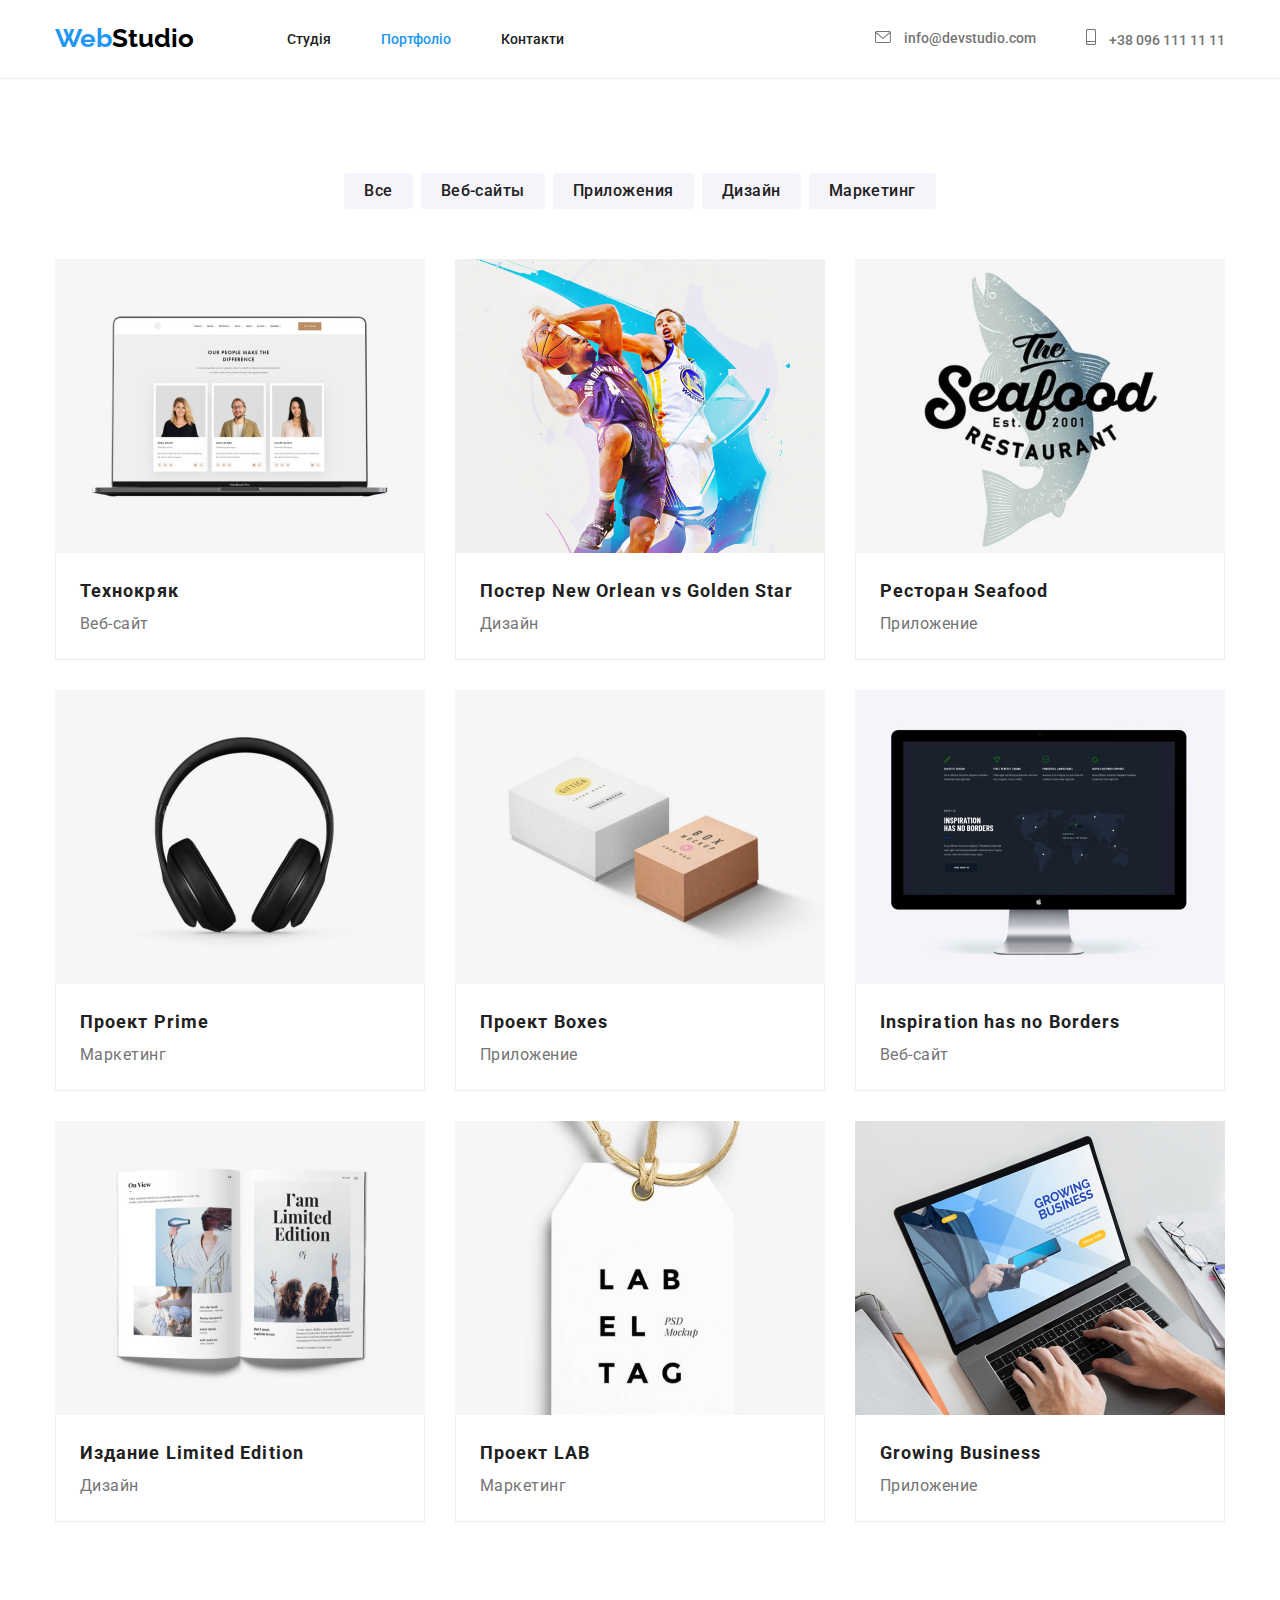
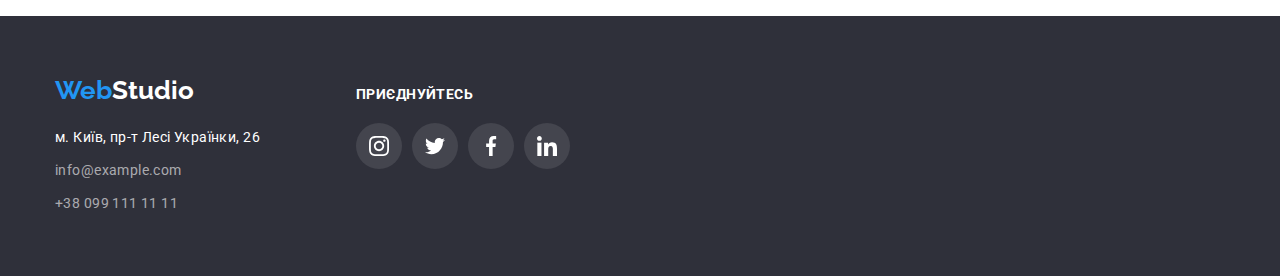
==== portfolio.html @ 24420ca5 "do svg" ====
<!DOCTYPE html>
<html lang="ru">
  <head>
    <meta charset="UTF-8" />
    <meta http-equiv="X-UA-Compatible" content="IE=edge" />
    <meta name="viewport" content="width=device-width, initial-scale=1.0" />
    <link rel="preconnect" href="https://fonts.googleapis.com" />
    <link rel="preconnect" href="https://fonts.gstatic.com" crossorigin />
    <link
      href="https://fonts.googleapis.com/css2?family=Raleway:wght@700&family=Roboto:wght@400;500;700&display=swap"
      rel="stylesheet"
    />
    <link rel="stylesheet" href="https://cdnjs.cloudflare.com/ajax/libs/modern-normalize/1.1.0/modern-normalize.min.css" />
    <link rel="stylesheet" href="./css/styles.css" />
    <title>Portfolio</title>
  </head>
  <body>
   <header class="header content ">
   
      <div class="container header-container">
         <a href="./index.html" class="logo"> <span class="span">Web</span>Studio
         </a>
   
         <nav class="navigation">
            <ul class="header-list">
               <li class="header-item"> <a href="./index.html" class="link ">Студія</a></li>
               <li class="header-item"><a href="./portfolio.html" class="link current">Портфоліо</a></li>
               <li class="header-item"><a href="#" class="link">Контакти</a></li>
            </ul>
         </nav>
         <ul class="contacts">
            <li class="contacts-item ">
   
               <a href="mailto:info@devstudio.com" class="link-contact">
                  <svg class="icon" width="16" height="12">
                     <use href="./images/icons.svg#icon-envelope"></use>
                  </svg>
                  info@devstudio.com
               </a>
            </li>
            <li class="contacts-item ">
   
               <a href="tel:+380961111111" class="link-contact">
                  <svg class="icon" width="10" height="16">
                     <use href="./images/icons.svg#icon-smartphone"></use>
                  </svg>
                  +38 096 111 11 11
               </a>
            </li>
         </ul>
      </div>
   
   
   
   
   </header>
    <section class="projects">
      <h1 class="title-none" hidden>Портфолио</h1>

      <div class="container">
         <ul class="list-kind">
            <li class="item-kind">
               <button type="button" class="internal">Все</button>
            </li>
            <li class="item-kind">
               <button type="button" class="internal">Веб-сайты</button>
            </li>
            <li class="item-kind">
               <button type="button" class="internal">Приложения</button>
            </li>
            <li class="item-kind">
               <button type="button" class="internal">Дизайн</button>
            </li>
            <li class="item-kind">
               <button type="button" class="internal">Маркетинг</button>
            </li>
         </ul>
         
         <ul class="list-projects">
            <li class="item-projects">
               <img src="./images/technocrack.jpg" alt="technocrack" width="370" class="image" />
               <div class="kind-business">
                  <h2 class="title-project description">Технокряк</h2>
                  <p class="kind description">Веб-сайт</p>
               </div>
            </li>
            <li class="item-projects">
               <img src="./images/poster.jpg" alt="poster" width="370" class="image" />
               <div class="kind-business"> 
                  <h2 class="title-project description">
                     Постер New Orlean vs Golden Star
                  </h2>
                  <p class="kind description">Дизайн</p>
               </div>
            </li>
            <li class="item-projects">
               <img src="./images/seafood.jpg" alt="seafood" width="370" class="image" />
               <div class="kind-business">
                  <h2 class="title-project description">Ресторан Seafood</h2>
                  <p class="kind description">Приложение</p>
               </div>
            </li>
         
            <li class="item-projects">
               <img src="./images/prime.jpg" alt="prime" width="370" class="image" />
               <div class="kind-business">
                  <h2 class="title-project description">Проект Prime</h2>
                  <p class="kind description">Маркетинг</p>
               </div>
            </li>
            <li class="item-projects">
               <img src="./images/boxes.jpg" alt="boxes" width="370" class="image" />
               <div class="kind-business">
                  <h2 class="title-project description">Проект Boxes</h2>
                  <p class="kind description">Приложение</p>
               </div>
            </li>
            <li class="item-projects">
               <img src="./images/borders.jpg" alt="borders" width="370" class="image" />
               <div class="kind-business">
                  <h2 class="title-project description">Inspiration has no Borders</h2>
                  <p class="kind description">Веб-сайт</p>
               </div>
            </li>
         
            <li class="item-projects">
               <img src="./images/publishing.jpg" alt="publishing" width="370" class="image" />
               <div class="kind-business">
                  <h2 class="title-project description">Издание Limited Edition</h2>
                  <p class="kind description">Дизайн</p>
               </div>
            </li>
            <li class="item-projects">
               <img src="./images/lab.jpg" alt="lab" width="370" class="image" />
               <div class="kind-business">
                  <h2 class="title-project description">Проект LAB</h2>
                  <p class="kind description">Маркетинг</p>
               </div>
            </li>
            <li class="item-projects">
               <img src="./images/growing.jpg" alt="growing" width="370" class="image" />
               <div class="kind-business"> 
                  <h2 class="title-project description">Growing Business</h2>
                  <p class="kind description">Приложение</p>
               </div>
            </li>
         </ul>
      </div>
    </section>
   <footer class="content footer">
   
      <div class="container container-footer">
         <div class="container-address">
            <a href="#" class="logodown"><span class="spandown">Web</span>Studio</a>
            <address class="address">
               <ul class="list-address">
                  <li class="item-address"><a href="https://goo.gl/maps/XZynYj2sDtxEhhcv8" target="_blank" class="kyiv">м.
                        Київ,
                        пр-т Лесі Українки, 26</a> </li>
                  <li class="item-address"> <a href="mailto:info@example.com" class="mailto">info@example.com</a></li>
                  <li class="item-address"> <a href="tel:+380991111111" class="telephone">+38 099 111 11 11</a></li>
               </ul>
            </address>
         </div>
         <div class="container-social-page">
            <p class="invite">Приєднуйтесь</p>
            <ul class="social-page-footer">
               <li class="item-social-footer">
                  <svg class="footer-logo-social " width="20" height="20">
                     <use href="./images/icons.svg#icon-instagram"></use>
                  </svg>
               </li>
               <li class="item-social-footer">
                  <svg class="footer-logo-social" width="20" height="20">
                     <use href="./images/icons.svg#icon-twitter"></use>
                  </svg>
               </li>
               <li class="item-social-footer">
                  <svg class="footer-logo-social" width="20" height="20">
                     <use href="./images/icons.svg#icon-facebook"></use>
                  </svg>
               </li>
               <li class="item-social-footer">
                  <svg class="footer-logo-social" width="20" height="20">
                     <use href="./images/icons.svg#icon-linkedin"></use>
                  </svg>
               </li>
            </ul>
         </div>
      </div>
   
   
   
   </footer>
  </body>
</html>
---- css/styles.css ----
:root{
    --primary-color: #212121;
    --secondery-color: #757575 ;
    --accent-color: #2196F3 ;
    --header-color: #2F303A;
    --text-color:#fff;
    --border-color:#F5F4FA;
    --second-border-color:#EEEEEE;
    --primary-font: 'Roboto',sans-serif; 
    --secondary-fonts: 'Raleway',sans-serif; 
    --normal-font: 400;
    --medium-font: 500;
    --bold-font: 700;
    --bolder-font: 900;
}


li{
    list-style: none;
}
.body {
    font-family: var(--primary-font);
    color:var(--primary-color);
    font-size: 14px;
    letter-spacing: 0.03em;
    
    
}
.image{
    display: block;
}

.container{
    width: 1200px;
    margin: 0 auto;
    padding-left: 15px;
    padding-right: 15px;
    
}


.header{
    border-bottom: 1px solid #ECECEC;
    padding-top: 24px;
    padding-bottom: 24px;
}
.header-container{
    display: flex;
    align-items: center;
}

.logo{
    
    font-family:var(--secondary-fonts);
    font-size: 26px;
    font-weight: var(--bold-font);
    color:black;
    margin-right: 93px;
    text-decoration: none;
    
}
.span{
    color: var(--accent-color);
}

 .nav{
    display: flex;
} 
.header-list{
   display: flex;
   list-style: none;
   padding-left: 0;
   margin: 0 auto;
   
}

.header-item:not(:last-child){
    margin-right: 50px;
    
    
}


.contacts{
    display: flex;
    list-style: none;
    padding-left: 0;
    margin: 0;
    margin-left: auto;
    
    
    
}


.contacts-item:not(:last-child){
    margin-right: 50px;
}


.link{
    text-decoration: none;
    font-family: var(--primary-font);
    font-size: 14px;
    font-weight: var(--medium-font);
    color: var(--primary-color);
    
}
  .link:hover{
    color: var(--accent-color);
}  

.link-contact{
    
    font-family: var(--primary-font);
    font-size: 14px;
    font-weight: var(--medium-font);
    color: var(--secondery-color);
    text-decoration: none;
}

.icon {
    display: inline-block;
    fill: #757575;
    margin-right: 10px;
}
 .link-contact:hover{
    color: var(--accent-color);
} 
.icon:hover{
    fill: var(--accent-color);
}  

/* Hero */
.hero{
    background-color: #C4C4C4;
    padding: 200px 0 ;
    text-align: center; 
    background-image: url(../images/hero.jpg),
    linear-gradient(to right,rgba(47, 48, 58, 0.4),rgba(47, 48, 58, 0.4)); 
    background-repeat: no-repeat;
    background-position: center;
    
    
}
.title-hero{
   
    font-family: var(--primary-font);
    font-size: 44px;
    font-weight: var(--bolder-font);
    color: var(--text-color);
    margin: 0 auto;
    text-align: center;
    text-transform: uppercase;
    letter-spacing: 0.06em;
    margin-bottom: 30px;
    
    
}
.button{
    
    background-color: var(--accent-color);
    border: none;
    border-radius: 4px;
    color: var(--text-color);
    font-family: var(--primary-font);
    font-size: 16px;
    font-weight: var(--bold-font);
    padding: 10px 30px 10px 30px;
}

/* Особливості */
.specialy{
 padding-top: 94px;
 padding-bottom: 94px; 
}
.title-specialy{
    opacity: 0;
}
.list-specialy{
    display: flex;
    list-style: none;
    padding-left: 0;
    margin: 0;
}

.item-specialy{
   text-align: left;
    width: 270px;
}
.item-specialy:not(:last-child){
    margin-right: 30px;
}

.skill{
   
    font-family: var(--primary-font);
    font-size: 14px;
    line-height: 1.14;
    letter-spacing: 0.03em;
    font-weight: var(--bold-font);
    color: var(--primary-color);
    text-transform: uppercase;
    margin-top: 30px;
    margin-bottom: 10px;
   
}
.content-specialy{
    font-family: var(--primary-font);
    font-size: 14px;
    line-height: 1.7;
    font-weight: var(--normal-font);
    color:var(--secondery-color);
    letter-spacing: 0.03em;
    margin-top: 0;
    margin-bottom: 0;
}



   
   




/* Чим ми займаємося */
.activity{
    padding-bottom: 94px;
    
}
.title-activity{
    font-family: var(--primary-font);
    font-size: 36px;
    line-height: 1.17;
    text-align: center;
    letter-spacing: 0.03em;
    font-weight: var(--bold-font);
    color: var(--primary-color);
    margin-top: 0;
    margin-bottom: 50px;
    justify-content: center;
    
}
.list-activity{
   display: flex;
   padding-left: 0;
   margin-top: 0;
   margin-bottom: 0;
   justify-content: center;

}
.item-activity{
    list-style: none;
}
.item-activity:not(:last-child){
    margin-right: 30px;
}


/* Команда */
.teams{
    background-color: var(--border-color);
    margin: auto;
    padding-top: 94px;
    padding-bottom: 94px;
}

.our-teams{
    font-family: var(--primary-font);
    font-size: 36px;
    line-height: 1.17;
    text-align: center;
    letter-spacing: 0.03em;
    font-weight: var(--bold-font);
    color: var(--primary-color);
    margin-top: 0;
    margin-bottom: 50px;
    
    
}

.list-teams{
    display: flex;
    list-style: none;
    margin-top: 0;
    margin-bottom: 0;
    padding-left: 0;
    justify-content:center;
}
.link-social-page{
    /* display: block;
    width: 44px;
    height: 44px;
    background-color: #FFFFFF;
    border: 1px solid #fff;
    border-radius: 50% 50% ;  */
    
}



.item-teams{
    
    background: var(--text-color);
    box-shadow: 0px 1px 3px rgba(0, 0, 0, 0.12), 0px 1px 1px rgba(0, 0, 0, 0.14), 0px 2px 1px rgba(0, 0, 0, 0.2);
    border-radius: 0px 0px 4px 4px;
    text-align: center;
    
}
.item-teams:not(:last-child){
    margin-right: 30px;
}

.person{
    padding-top: 30px;
    padding-bottom: 30px;
}
.name{
    font-family:var(--primary-font);
    font-size: 16px;
    line-height: 1.18;
    letter-spacing: 0.03em;
    font-weight: 500;
    color: var(--primary-color);
    margin: 0 auto;
    margin-bottom: 10px;
   
}
.occupation{
    font-family: var(--primary-font);
    font-size: 16px;
    line-height: 1.18;
    font-weight: 400;
    letter-spacing: 0.03em;
    font-weight: var(--normal-font);
    color: var(--secondery-color);
    margin: 0 auto;
}
.list-social-page{
    display: flex;
    margin-top: 16px;
    padding-left: 0;
    justify-content: center;
    
}
 .item-social-page{
    display: block;
    background-color: #FFFFFF;
    border: 1px solid #fff;
    border-radius: 50% 50%;
    
} 

.icon-social-page{
    margin: 12px 12px;
    fill: #AFB1B8;
    
}
 .item-social-page:hover{
    background-color: var(--accent-color);
    
} 
.icon-social-page:hover{
  fill: #FFFFFF; 
  
}
/* Наші клієнти */
.clients{
    padding-top: 94px;
    padding-bottom: 94px;
}
.clients-title{
    font-family: var(--primary-font);
    font-weight: var(--bold-font);
    font-size: 36px;
    line-height: 1.17;
    text-align: center;
    letter-spacing: 0.03em;
    margin-top: 0;
    margin-bottom: 0;
    color: var(--primary-color);
    justify-content: center;
}
.clients-list{
    display: flex;
    padding-left: 0;
    margin-top: 50px;
    margin-bottom: 0;
}
.clients-item{
    
    border: 1px solid #AFB1B8;
    border-radius: 4px;
    
}
.clients-item:not(:last-child){
    margin-right: 30px;
}
.clients-logo{
    fill: #AFB1B8;
    margin: 16px 32px;
    
    
}
.clients-item:hover{
  border: 1px solid var(--accent-color);
}
.clients-logo:hover{
    fill: var(--accent-color);
}
/* Footer */
.footer{
    background-color: var(--header-color);
    margin: auto;
    padding-top: 60px;
    padding-bottom: 60px;
    
}
.container-footer{
    display: flex;
    justify-content: flex-start;
    align-items: baseline;
    
}

.invite{
    font-family: var(--primary-font);
    font-weight: var(--bold-font);
    font-size: 14px;
    line-height: 1.14;
    letter-spacing: 0.03em;
    text-transform: uppercase;
    color: #FFFFFF;
    margin-top: 0;
    margin-bottom: 0;
}
.social-page-footer{
    display: flex;
    padding-left: 0;
    margin-top: 20px;
    margin-bottom: 0;
}
.container-address{
    margin-right: 70px;
    min-width: 231px;
}

.logodown{
    display: inline-block;
    text-decoration: none;
    font-family: var(--secondary-fonts);
    font-size: 26px;
    font-weight: var(--bold-font);
    color: var(--text-color);
    
    
    
}
.spandown{
    color: var(--accent-color);
}
.address{
   margin-top: 20px;
   
   
}
.list-address{
    list-style: none;
    padding-left: 0;
    margin: 0;
    
}
.item-address{
    font-family: var(--primary-font);
    font-size: 14px;
    line-height: 1.71;
    letter-spacing: 0.03em;
    font-weight: var(--normal-font);
    font-style: normal;
}
.item-address:not(:last-child){
    margin-bottom: 9px;
}

.kyiv{
    text-decoration: none;
    color: var(--text-color);
    
   
}
.mailto{
   text-decoration: none;
   
   color:rgba(255, 255, 255, 0.6);
  
}
.telephone{
    text-decoration: none;
    
    color: rgba(255, 255, 255, 0.6);
    
}
.item-social-footer{
    display: block;
    width: 46px;
    height: 46px;
    background-color: rgba(255, 255, 255, 0.1);
    border: 1px solid transparent;
    border-radius: 50% 50%;
}
.item-social-footer:not(:last-child) {
    margin-right: 10px;
    
}
.item-social-footer:hover{
    background-color: var(--accent-color);
}
.footer-logo-social{
    margin: 12px 12px;
    fill:#ffffff;
    background-position: center;

}



/*Portfolio*/

.projects{
 padding-top: 94px;
  padding-bottom: 94px; 
    
}
.title-none{
    opacity: 0;
}
.list-kind{
    display: flex;
    list-style: none;
    justify-content: center;
    
    padding-left: 0;
    margin: 0;
    margin-bottom: 50px;
}

.item-kind:not(:last-child){
    margin-right: 8px;
}

.internal{
    font-family: var(--primary-font);
    font-size: 16px;
    font-weight: var(--medium-font);
    line-height: 1.62;
    text-align: center;
    letter-spacing: 0.03em;
    color: var(--primary-color);
    background: var(--border-color);
    border: none;
    border-radius: 4px;
    padding: 5px 20px 5px 20px;
    
}
.internal:hover{
   background-color: var(--accent-color);
   color: var(--text-color);
   box-shadow: 0px 3px 1px rgba(0, 0, 0, 0.1), 0px 1px 2px rgba(0, 0, 0, 0.08), 0px 2px 2px rgba(0, 0, 0, 0.12);
}
.internal:focus{
    background-color: var(--accent-color);
    color: #FFFFFF;
}

.list-projects{
   display: flex;
   flex-wrap: wrap;
   gap: 30px;
   list-style: none;
   justify-content: center;
   margin: 0;
   padding-left: 0;
}

.item-projects{
  flex-basis: calc((100% - 60px) / 3);
  
}


.kind-business{
    padding-top: 20px;
    padding-right: 24px;
    padding-left: 24px;
    padding-bottom: 20px;
    border: 1px solid #EEEEEE;
    border-top: none;
}

.title-project{
    font-family: var(--primary-font);
    font-size: 18px;
    line-height: 2.0;
    letter-spacing: 0.06em;
    font-weight: var(--bold-font);
    letter-spacing: 0.06em;
    color: var(--primary-color);
    
}
.kind{
    font-family: var(--primary-font);
    font-size: 16px;
    line-height: 1.88;
    letter-spacing: 0.03em;
    font-weight: var(--normal-font);
    color: var(--secondery-color);
    margin-bottom: 4px;
    
}
.description{
    margin: 0;
    
}
.current {
    color: var(--accent-color);
}
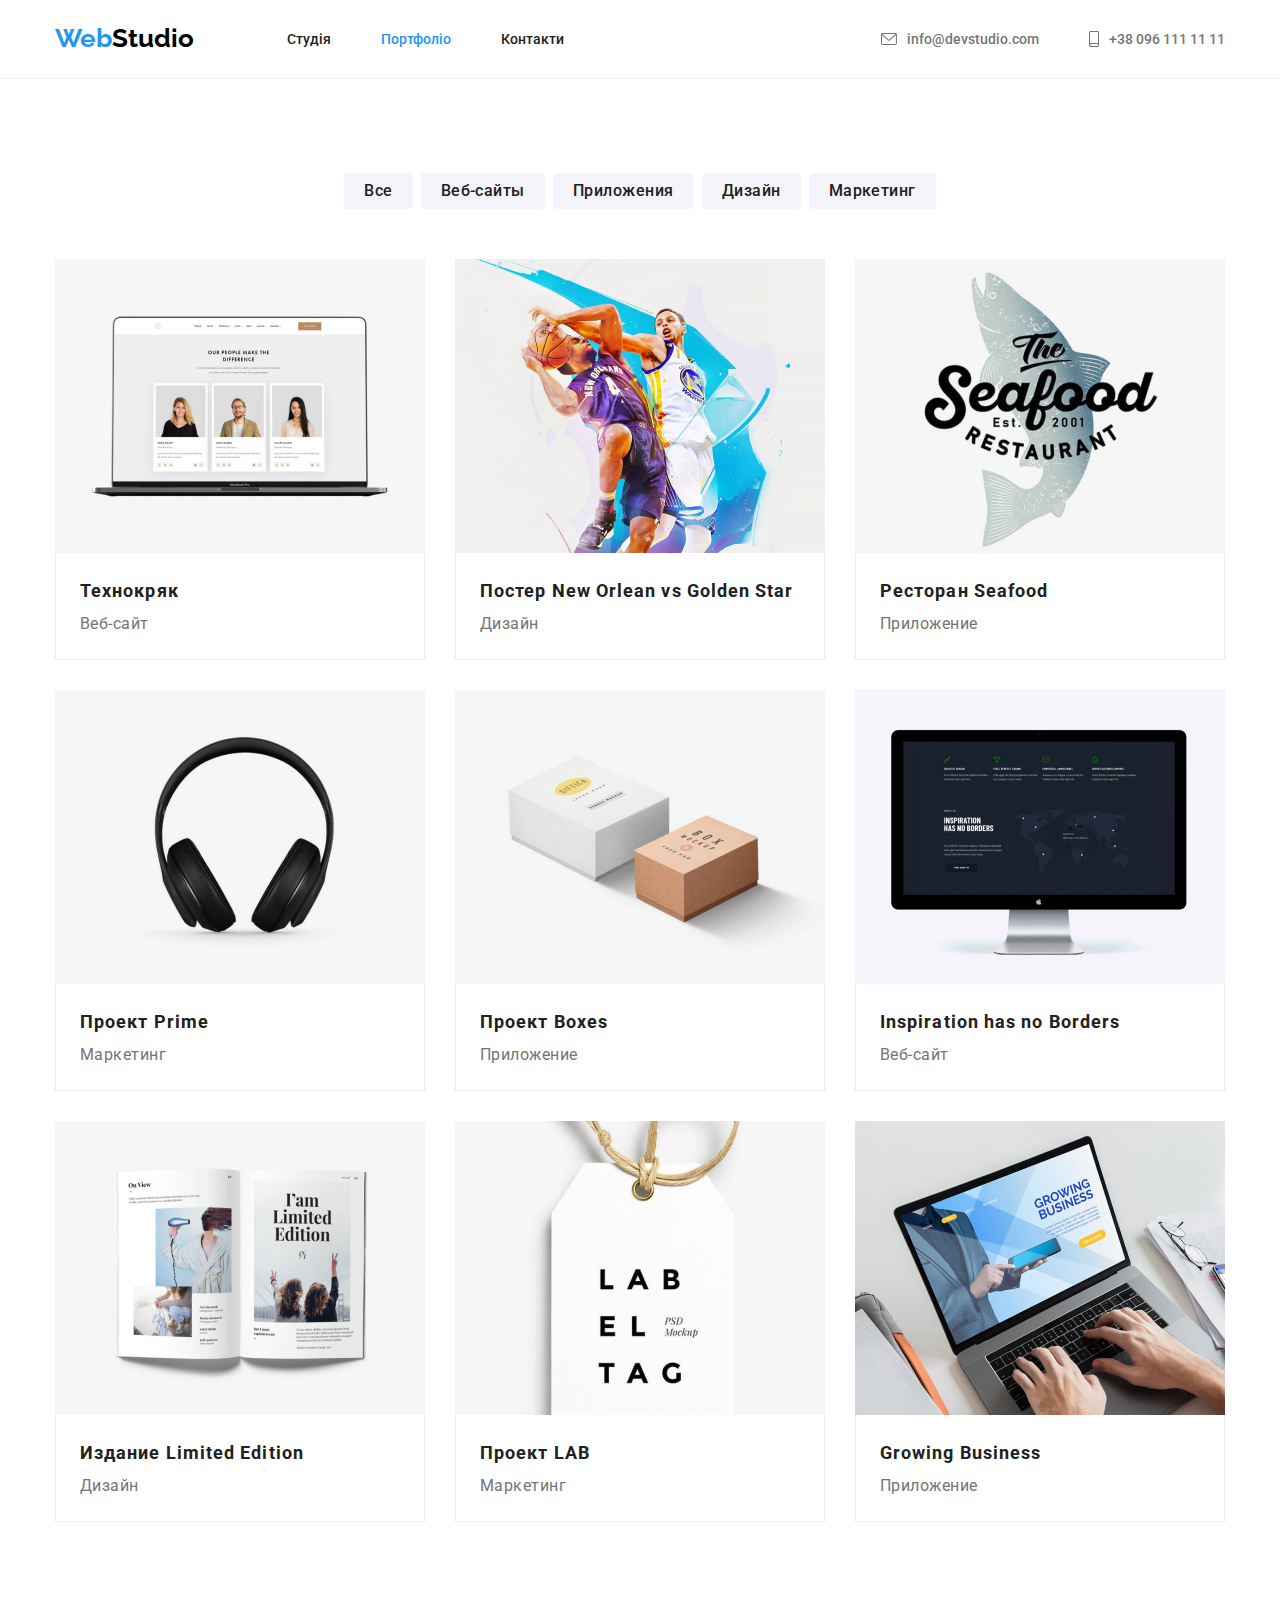
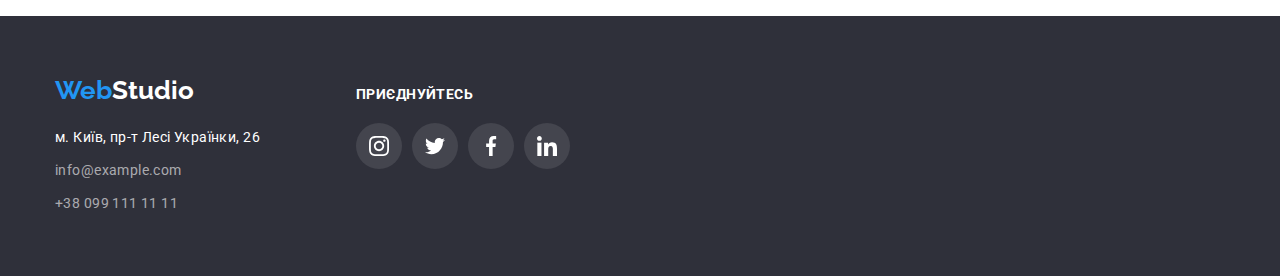
==== commit ae51fa3d: "corect" ====
--- a/portfolio.html
+++ b/portfolio.html
@@ -15,182 +15,220 @@
     <title>Portfolio</title>
   </head>
   <body>
-   <header class="header content ">
+    <header class="header content ">
    
       <div class="container header-container">
-         <a href="./index.html" class="logo"> <span class="span">Web</span>Studio
-         </a>
-   
-         <nav class="navigation">
-            <ul class="header-list">
-               <li class="header-item"> <a href="./index.html" class="link ">Студія</a></li>
-               <li class="header-item"><a href="./portfolio.html" class="link current">Портфоліо</a></li>
-               <li class="header-item"><a href="#" class="link">Контакти</a></li>
+            <a href="./index.html" class="logo"> <span class="span">Web</span>Studio
+            </a>
+   
+           <nav class="navigation">
+              <ul class="header-list">
+                 <li class="header-item"> 
+                    <a href="./index.html" class="link ">Студія
+
+                    </a>
+                 </li>
+                 <li class="header-item">
+                   <a href="./portfolio.html" class="link current">Портфоліо
+
+                   </a>
+                  </li>
+                 <li class="header-item">
+                    <a href="#" class="link">Контакти
+
+                     </a>
+                 </li>
+             </ul>
+            </nav>
+           <ul class="contacts">
+               <li class="contacts-item ">
+   
+                 <a href="mailto:info@devstudio.com" class="link-contact">
+                   <svg class="icon" width="16" height="12">
+                     <use href="./images/icons.svg#icon-envelope"></use>
+                   </svg>
+                   info@devstudio.com
+                 </a>
+               </li>
+               <li class="contacts-item ">
+   
+                <a href="tel:+380961111111" class="link-contact">
+                    <svg class="icon" width="10" height="16">
+                       <use href="./images/icons.svg#icon-smartphone"></use>
+                     </svg>
+                  +38 096 111 11 11
+                </a>
+               </li>
             </ul>
-         </nav>
-         <ul class="contacts">
-            <li class="contacts-item ">
-   
-               <a href="mailto:info@devstudio.com" class="link-contact">
-                  <svg class="icon" width="16" height="12">
-                     <use href="./images/icons.svg#icon-envelope"></use>
-                  </svg>
-                  info@devstudio.com
-               </a>
-            </li>
-            <li class="contacts-item ">
-   
-               <a href="tel:+380961111111" class="link-contact">
-                  <svg class="icon" width="10" height="16">
-                     <use href="./images/icons.svg#icon-smartphone"></use>
-                  </svg>
-                  +38 096 111 11 11
-               </a>
-            </li>
+        </div>
+   
+   
+   
+   
+      </header>
+     <section class="projects">
+        <h1 class="title-none" hidden>Портфолио</h1>
+
+       <div class="container">
+           <ul class="list-kind">
+              <li class="item-kind">
+               <button type="button" class="internal">Все</button>
+              </li>
+             <li class="item-kind">
+               <button type="button" class="internal">Веб-сайты</button>
+             </li>
+             <li class="item-kind">
+               <button type="button" class="internal">Приложения</button>
+             </li>
+             <li class="item-kind">
+               <button type="button" class="internal">Дизайн</button>
+             </li>
+             <li class="item-kind">
+               <button type="button" class="internal">Маркетинг</button>
+             </li>
          </ul>
-      </div>
-   
-   
-   
-   
-   </header>
-    <section class="projects">
-      <h1 class="title-none" hidden>Портфолио</h1>
-
-      <div class="container">
-         <ul class="list-kind">
-            <li class="item-kind">
-               <button type="button" class="internal">Все</button>
-            </li>
-            <li class="item-kind">
-               <button type="button" class="internal">Веб-сайты</button>
-            </li>
-            <li class="item-kind">
-               <button type="button" class="internal">Приложения</button>
-            </li>
-            <li class="item-kind">
-               <button type="button" class="internal">Дизайн</button>
-            </li>
-            <li class="item-kind">
-               <button type="button" class="internal">Маркетинг</button>
-            </li>
-         </ul>
          
          <ul class="list-projects">
             <li class="item-projects">
-               <img src="./images/technocrack.jpg" alt="technocrack" width="370" class="image" />
-               <div class="kind-business">
-                  <h2 class="title-project description">Технокряк</h2>
-                  <p class="kind description">Веб-сайт</p>
-               </div>
-            </li>
-            <li class="item-projects">
-               <img src="./images/poster.jpg" alt="poster" width="370" class="image" />
-               <div class="kind-business"> 
-                  <h2 class="title-project description">
-                     Постер New Orlean vs Golden Star
-                  </h2>
-                  <p class="kind description">Дизайн</p>
-               </div>
-            </li>
-            <li class="item-projects">
-               <img src="./images/seafood.jpg" alt="seafood" width="370" class="image" />
-               <div class="kind-business">
-                  <h2 class="title-project description">Ресторан Seafood</h2>
-                  <p class="kind description">Приложение</p>
-               </div>
-            </li>
-         
-            <li class="item-projects">
-               <img src="./images/prime.jpg" alt="prime" width="370" class="image" />
-               <div class="kind-business">
-                  <h2 class="title-project description">Проект Prime</h2>
-                  <p class="kind description">Маркетинг</p>
-               </div>
-            </li>
-            <li class="item-projects">
-               <img src="./images/boxes.jpg" alt="boxes" width="370" class="image" />
-               <div class="kind-business">
-                  <h2 class="title-project description">Проект Boxes</h2>
-                  <p class="kind description">Приложение</p>
-               </div>
-            </li>
-            <li class="item-projects">
-               <img src="./images/borders.jpg" alt="borders" width="370" class="image" />
-               <div class="kind-business">
-                  <h2 class="title-project description">Inspiration has no Borders</h2>
-                  <p class="kind description">Веб-сайт</p>
-               </div>
-            </li>
-         
-            <li class="item-projects">
-               <img src="./images/publishing.jpg" alt="publishing" width="370" class="image" />
-               <div class="kind-business">
-                  <h2 class="title-project description">Издание Limited Edition</h2>
-                  <p class="kind description">Дизайн</p>
-               </div>
-            </li>
-            <li class="item-projects">
-               <img src="./images/lab.jpg" alt="lab" width="370" class="image" />
-               <div class="kind-business">
-                  <h2 class="title-project description">Проект LAB</h2>
-                  <p class="kind description">Маркетинг</p>
-               </div>
-            </li>
-            <li class="item-projects">
-               <img src="./images/growing.jpg" alt="growing" width="370" class="image" />
-               <div class="kind-business"> 
-                  <h2 class="title-project description">Growing Business</h2>
-                  <p class="kind description">Приложение</p>
-               </div>
+               <a href="" class="link-projects">
+                     <img src="./images/technocrack.jpg" alt="technocrack" width="370" class="image" />
+                     <div class="kind-business">
+                        <h2 class="title-project description">Технокряк</h2>
+                        <p class="kind description">Веб-сайт</p>
+                     </div>
+               </a>
+            </li>
+            <li class="item-projects">
+               <a href="" class="link-projects">
+                     <img src="./images/poster.jpg" alt="poster" width="370" class="image" />
+                     <div class="kind-business">
+                        <h2 class="title-project description">
+                           Постер New Orlean vs Golden Star
+                        </h2>
+                        <p class="kind description">Дизайн</p>
+                     </div>
+               </a>
+            </li>
+            <li class="item-projects">
+               <a href="" class="link-projects">
+                     <img src="./images/seafood.jpg" alt="seafood" width="370" class="image" />
+                     <div class="kind-business">
+                        <h2 class="title-project description">Ресторан Seafood</h2>
+                        <p class="kind description">Приложение</p>
+                     </div>
+               </a>
+            </li>
+         
+            <li class="item-projects">
+               <a href="" class="link-projects">
+                     <img src="./images/prime.jpg" alt="prime" width="370" class="image" />
+                     <div class="kind-business">
+                        <h2 class="title-project description">Проект Prime</h2>
+                        <p class="kind description">Маркетинг</p>
+                     </div>
+               </a>
+            </li>
+            <li class="item-projects">
+               <a href="" class="link-projects">
+                  <img src="./images/boxes.jpg" alt="boxes" width="370" class="image" />
+                  <div class="kind-business">
+                     <h2 class="title-project description">Проект Boxes</h2>
+                     <p class="kind description">Приложение</p>
+                  </div>
+               </a>
+            </li>
+            <li class="item-projects">
+               <a href="" class="link-projects">
+                     <img src="./images/borders.jpg" alt="borders" width="370" class="image" />
+                     <div class="kind-business">
+                        <h2 class="title-project description">Inspiration has no Borders</h2>
+                        <p class="kind description">Веб-сайт</p>
+                     </div>
+               </a>
+            </li>
+         
+            <li class="item-projects">
+               <a href="" class="link-projects">
+                     <img src="./images/publishing.jpg" alt="publishing" width="370" class="image" />
+                     <div class="kind-business">
+                        <h2 class="title-project description">Издание Limited Edition</h2>
+                        <p class="kind description">Дизайн</p>
+                     </div>
+               </a>
+            </li>
+            <li class="item-projects">
+               <a href="" class="link-projects">
+                     <img src="./images/lab.jpg" alt="lab" width="370" class="image" />
+                     <div class="kind-business">
+                        <h2 class="title-project description">Проект LAB</h2>
+                        <p class="kind description">Маркетинг</p>
+                     </div>
+               </a>
+            </li>
+            <li class="item-projects">
+               <a href="" class="link-projects">
+                     <img src="./images/growing.jpg" alt="growing" width="370" class="image" />
+                     <div class="kind-business">
+                        <h2 class="title-project description">Growing Business</h2>
+                        <p class="kind description">Приложение</p>
+                     </div>
+               </a>
             </li>
          </ul>
       </div>
     </section>
-   <footer class="content footer">
-   
-      <div class="container container-footer">
-         <div class="container-address">
-            <a href="#" class="logodown"><span class="spandown">Web</span>Studio</a>
-            <address class="address">
-               <ul class="list-address">
-                  <li class="item-address"><a href="https://goo.gl/maps/XZynYj2sDtxEhhcv8" target="_blank" class="kyiv">м.
-                        Київ,
-                        пр-т Лесі Українки, 26</a> </li>
-                  <li class="item-address"> <a href="mailto:info@example.com" class="mailto">info@example.com</a></li>
-                  <li class="item-address"> <a href="tel:+380991111111" class="telephone">+38 099 111 11 11</a></li>
-               </ul>
-            </address>
-         </div>
-         <div class="container-social-page">
-            <p class="invite">Приєднуйтесь</p>
-            <ul class="social-page-footer">
-               <li class="item-social-footer">
-                  <svg class="footer-logo-social " width="20" height="20">
-                     <use href="./images/icons.svg#icon-instagram"></use>
-                  </svg>
-               </li>
-               <li class="item-social-footer">
-                  <svg class="footer-logo-social" width="20" height="20">
-                     <use href="./images/icons.svg#icon-twitter"></use>
-                  </svg>
-               </li>
-               <li class="item-social-footer">
-                  <svg class="footer-logo-social" width="20" height="20">
-                     <use href="./images/icons.svg#icon-facebook"></use>
-                  </svg>
-               </li>
-               <li class="item-social-footer">
-                  <svg class="footer-logo-social" width="20" height="20">
-                     <use href="./images/icons.svg#icon-linkedin"></use>
-                  </svg>
-               </li>
-            </ul>
-         </div>
-      </div>
-   
-   
-   
-   </footer>
+         <footer class="content footer">
+         
+            <div class="container container-footer">
+               <div class="container-address">
+                  <a href="#" class="logodown"><span class="spandown">Web</span>Studio</a>
+                  <address class="address">
+                     <ul class="list-address">
+                        <li class="item-address"><a href="https://goo.gl/maps/XZynYj2sDtxEhhcv8" target="_blank" class="kyiv">м.
+                              Київ,
+                              пр-т Лесі Українки, 26</a> </li>
+                        <li class="item-address"> <a href="mailto:info@example.com" class="mailto">info@example.com</a></li>
+                        <li class="item-address"> <a href="tel:+380991111111" class="telephone">+38 099 111 11 11</a></li>
+                     </ul>
+                  </address>
+               </div>
+               <div class="container-social-page">
+                  <p class="invite">Приєднуйтесь</p>
+                  <ul class="social-page-footer">
+                     <li class="item-social-footer">
+                        <a href="" class="link-footer-logo-social">
+                           <svg class="footer-logo-social " width="20" height="20">
+                              <use href="./images/icons.svg#icon-instagram"></use>
+                           </svg>
+                        </a>
+                     </li>
+                     <li class="item-social-footer">
+                        <a href="" class="link-footer-logo-social">
+                           <svg class="footer-logo-social" width="20" height="20">
+                              <use href="./images/icons.svg#icon-twitter"></use>
+                           </svg>
+                        </a>
+                     </li>
+                     <li class="item-social-footer">
+                        <a href="" class="link-footer-logo-social">
+                           <svg class="footer-logo-social" width="20" height="20">
+                              <use href="./images/icons.svg#icon-facebook"></use>
+                           </svg>
+                        </a>
+                     </li>
+                     <li class="item-social-footer">
+                        <a href="" class="link-footer-logo-social">
+                           <svg class="footer-logo-social" width="20" height="20">
+                              <use href="./images/icons.svg#icon-linkedin"></use>
+                           </svg>
+                        </a>
+                     </li>
+                  </ul>
+               </div>
+            </div>
+         
+         
+         
+         </footer>
   </body>
 </html>
--- a/css/styles.css
+++ b/css/styles.css
@@ -77,7 +77,6 @@
 .header-item:not(:last-child){
     margin-right: 50px;
     
-    
 }
 
 
@@ -106,12 +105,13 @@
     color: var(--primary-color);
     
 }
-  .link:hover{
+   .link:hover{
     color: var(--accent-color);
-}  
+}   
 
 .link-contact{
-    
+    display: flex;
+    align-items: center;
     font-family: var(--primary-font);
     font-size: 14px;
     font-weight: var(--medium-font);
@@ -120,24 +120,23 @@
 }
 
 .icon {
-    display: inline-block;
+    
     fill: #757575;
     margin-right: 10px;
 }
- .link-contact:hover{
+.link-contact:hover{
+    fill: var(--accent-color);
     color: var(--accent-color);
-} 
-.icon:hover{
-    fill: var(--accent-color);
+    
 }  
+
 
 /* Hero */
 .hero{
     background-color: #C4C4C4;
     padding: 200px 0 ;
     text-align: center; 
-    background-image: url(../images/hero.jpg),
-    linear-gradient(to right,rgba(47, 48, 58, 0.4),rgba(47, 48, 58, 0.4)); 
+    background-image:linear-gradient(to right, rgba(47, 48, 58, 0.4), rgba(47, 48, 58, 0.4)), url(../images/hero.jpg); 
     background-repeat: no-repeat;
     background-position: center;
     
@@ -217,6 +216,14 @@
 }
 
 
+.container-icon{
+    background-color: #F5F4FA;
+    border-radius: 4px;
+    display: flex;
+    height: 120px;
+    align-items: center;
+    justify-content: center;
+}
 
    
    
@@ -227,8 +234,8 @@
 /* Чим ми займаємося */
 .activity{
     padding-bottom: 94px;
-    
-}
+}
+
 .title-activity{
     font-family: var(--primary-font);
     font-size: 36px;
@@ -288,83 +295,81 @@
     padding-left: 0;
     justify-content:center;
 }
-.link-social-page{
-    /* display: block;
+
+
+
+
+.item-teams{
+    
+    background: var(--text-color);
+    box-shadow: 0px 1px 3px rgba(0, 0, 0, 0.12), 0px 1px 1px rgba(0, 0, 0, 0.14), 0px 2px 1px rgba(0, 0, 0, 0.2);
+    border-radius: 0px 0px 4px 4px;
+    text-align: center;
+    
+} 
+.item-teams:not(:last-child){
+    margin-right: 30px;
+}
+
+.person{
+    padding-top: 30px;
+    padding-bottom: 30px;
+}
+.name{
+    font-family:var(--primary-font);
+    font-size: 16px;
+    line-height: 1.18;
+    letter-spacing: 0.03em;
+    font-weight: 500;
+    color: var(--primary-color);
+    margin: 0 auto;
+    margin-bottom: 10px;
+   
+}
+.occupation{
+    font-family: var(--primary-font);
+    font-size: 16px;
+    line-height: 1.18;
+    font-weight: 400;
+    letter-spacing: 0.03em;
+    font-weight: var(--normal-font);
+    color: var(--secondery-color);
+    margin: 0 auto;
+}
+
+.list-social-page{
+    display: flex;
+    margin-top: 16px;
+    padding-left: 0;
+    justify-content: center;
+    
+}
+.link-social-page {
+    display: flex;
+    align-items: center;
+    justify-content: center;
     width: 44px;
     height: 44px;
     background-color: #FFFFFF;
     border: 1px solid #fff;
-    border-radius: 50% 50% ;  */
-    
-}
-
-
-
-.item-teams{
-    
-    background: var(--text-color);
-    box-shadow: 0px 1px 3px rgba(0, 0, 0, 0.12), 0px 1px 1px rgba(0, 0, 0, 0.14), 0px 2px 1px rgba(0, 0, 0, 0.2);
-    border-radius: 0px 0px 4px 4px;
-    text-align: center;
-    
-}
-.item-teams:not(:last-child){
-    margin-right: 30px;
-}
-
-.person{
-    padding-top: 30px;
-    padding-bottom: 30px;
-}
-.name{
-    font-family:var(--primary-font);
-    font-size: 16px;
-    line-height: 1.18;
-    letter-spacing: 0.03em;
-    font-weight: 500;
-    color: var(--primary-color);
-    margin: 0 auto;
-    margin-bottom: 10px;
-   
-}
-.occupation{
-    font-family: var(--primary-font);
-    font-size: 16px;
-    line-height: 1.18;
-    font-weight: 400;
-    letter-spacing: 0.03em;
-    font-weight: var(--normal-font);
-    color: var(--secondery-color);
-    margin: 0 auto;
-}
-.list-social-page{
-    display: flex;
-    margin-top: 16px;
-    padding-left: 0;
-    justify-content: center;
-    
-}
- .item-social-page{
-    display: block;
-    background-color: #FFFFFF;
-    border: 1px solid #fff;
     border-radius: 50% 50%;
-    
-} 
+
+}
 
 .icon-social-page{
-    margin: 12px 12px;
+    
     fill: #AFB1B8;
     
 }
- .item-social-page:hover{
+.link-social-page:hover,
+:focus{
     background-color: var(--accent-color);
-    
-} 
-.icon-social-page:hover{
-  fill: #FFFFFF; 
-  
-}
+    fill: #FFFFFF;
+}
+
+
+
+
 /* Наші клієнти */
 .clients{
     padding-top: 94px;
@@ -388,27 +393,30 @@
     margin-top: 50px;
     margin-bottom: 0;
 }
-.clients-item{
-    
+.clients-item:not(:last-child){
+    margin-right: 30px;
+}
+.link-clients-logo{
+    display: flex;
+    align-items: center;
+    justify-content: center;
+    width: 170px;
+    height: 92px;
     border: 1px solid #AFB1B8;
     border-radius: 4px;
     
 }
-.clients-item:not(:last-child){
-    margin-right: 30px;
-}
+
 .clients-logo{
     fill: #AFB1B8;
-    margin: 16px 32px;
-    
-    
-}
-.clients-item:hover{
+}
+
+.link-clients-logo:hover,
+:focus{
   border: 1px solid var(--accent-color);
-}
-.clients-logo:hover{
-    fill: var(--accent-color);
-}
+  fill: var(--accent-color);
+}
+
 /* Footer */
 .footer{
     background-color: var(--header-color);
@@ -501,8 +509,10 @@
     color: rgba(255, 255, 255, 0.6);
     
 }
-.item-social-footer{
-    display: block;
+.link-footer-logo-social{
+    display: flex;
+    align-items: center;
+    justify-content: center;
     width: 46px;
     height: 46px;
     background-color: rgba(255, 255, 255, 0.1);
@@ -513,14 +523,12 @@
     margin-right: 10px;
     
 }
-.item-social-footer:hover{
+.link-footer-logo-social:hover,
+:focus{
     background-color: var(--accent-color);
 }
 .footer-logo-social{
-    margin: 12px 12px;
     fill:#ffffff;
-    background-position: center;
-
 }
 
 
@@ -528,7 +536,7 @@
 /*Portfolio*/
 
 .projects{
- padding-top: 94px;
+  padding-top: 94px;
   padding-bottom: 94px; 
     
 }
@@ -587,7 +595,14 @@
   flex-basis: calc((100% - 60px) / 3);
   
 }
-
+ .link-projects{
+    display: block;
+    text-decoration: none;
+} 
+.link-projects:hover,
+:focus{
+    box-shadow: 3px 3px  rgba(0, 0, 0, 0.1);
+}
 
 .kind-business{
     padding-top: 20px;
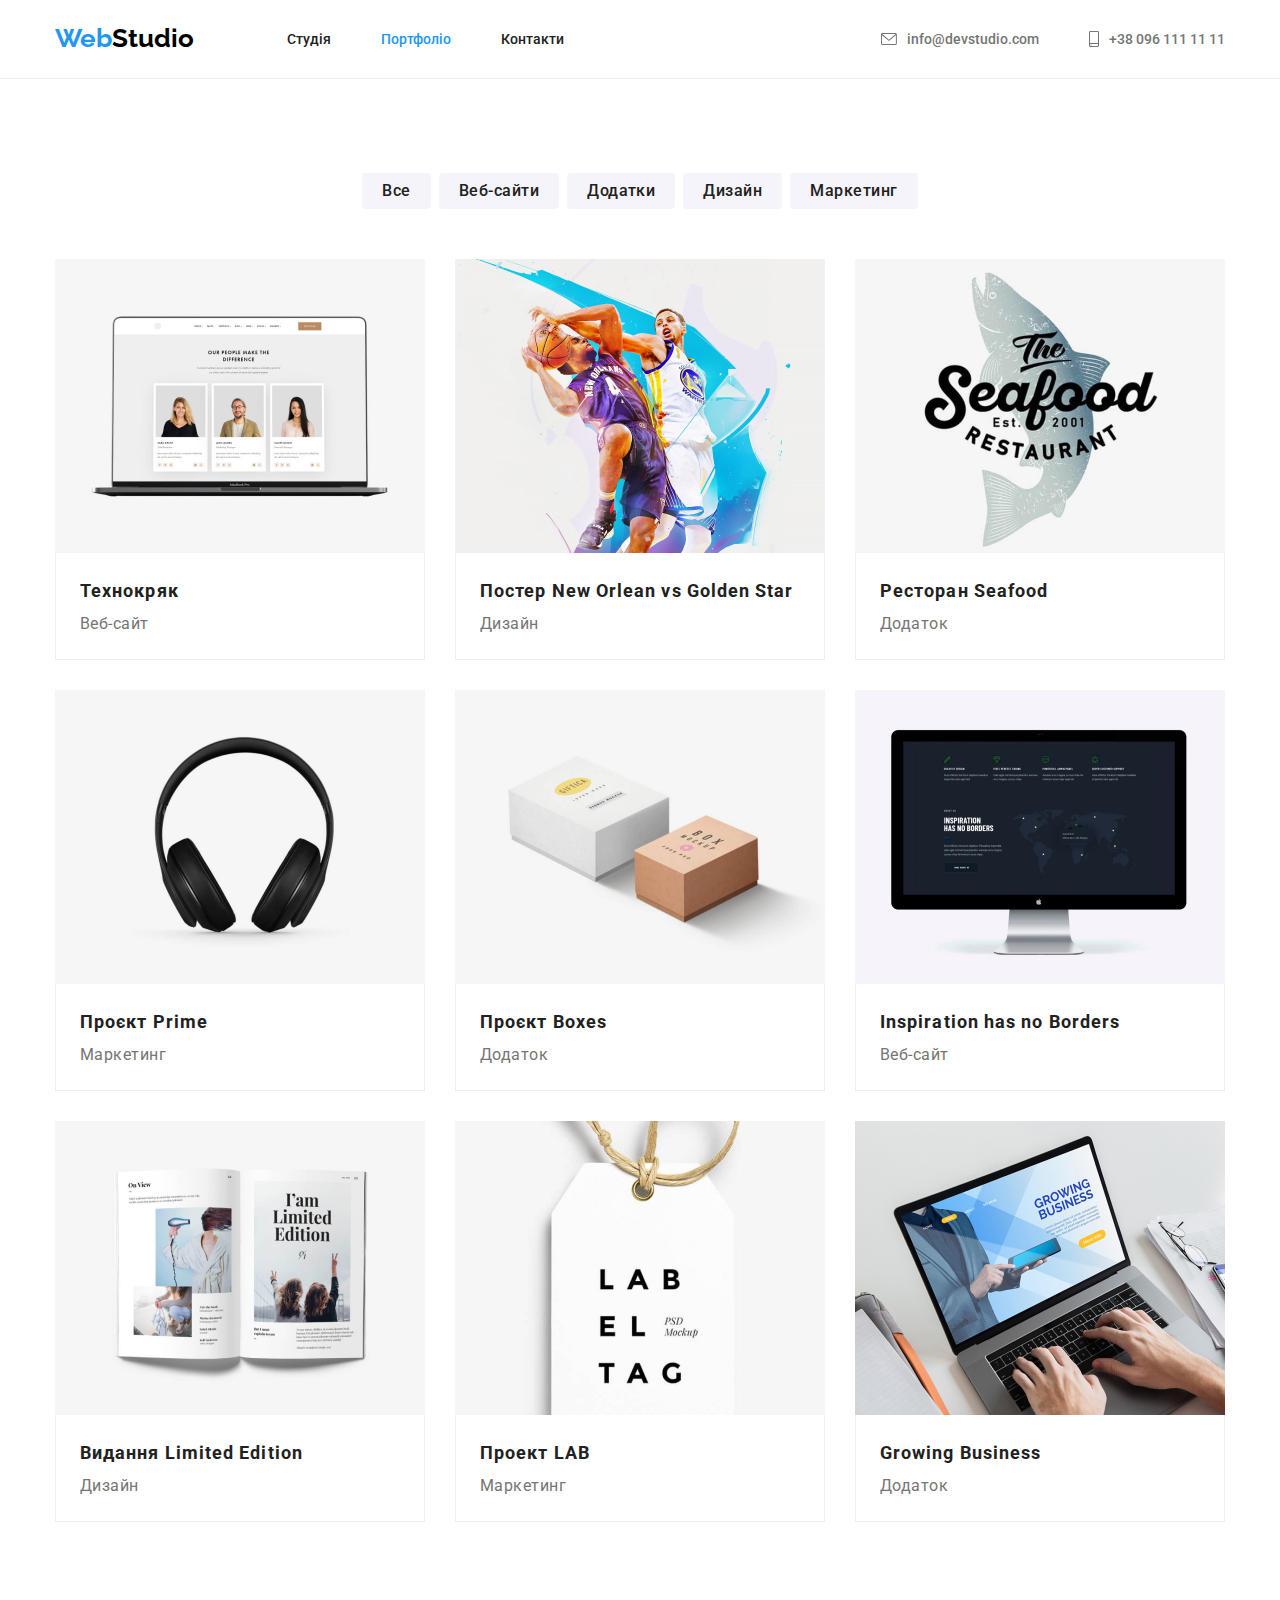
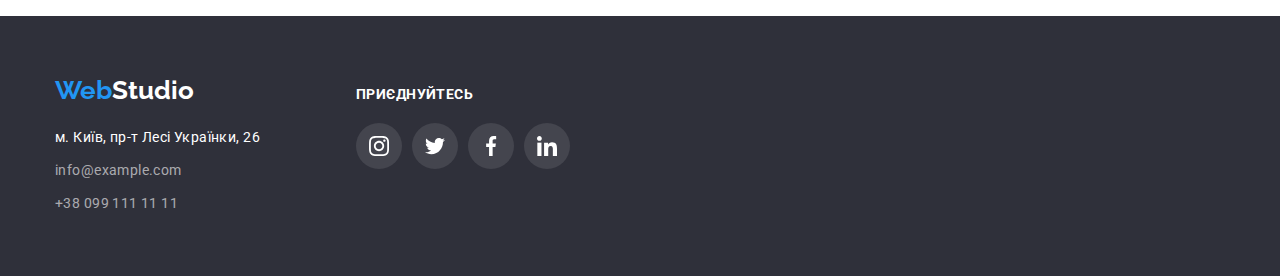
==== commit 5dd8c96d: "corect html" ====
--- a/portfolio.html
+++ b/portfolio.html
@@ -1,5 +1,5 @@
 <!DOCTYPE html>
-<html lang="ru">
+<html lang="uk">
   <head>
     <meta charset="UTF-8" />
     <meta http-equiv="X-UA-Compatible" content="IE=edge" />
@@ -75,10 +75,10 @@
                <button type="button" class="internal">Все</button>
               </li>
              <li class="item-kind">
-               <button type="button" class="internal">Веб-сайты</button>
-             </li>
-             <li class="item-kind">
-               <button type="button" class="internal">Приложения</button>
+               <button type="button" class="internal">Веб-сайти</button>
+             </li>
+             <li class="item-kind">
+               <button type="button" class="internal">Додатки</button>
              </li>
              <li class="item-kind">
                <button type="button" class="internal">Дизайн</button>
@@ -114,7 +114,7 @@
                      <img src="./images/seafood.jpg" alt="seafood" width="370" class="image" />
                      <div class="kind-business">
                         <h2 class="title-project description">Ресторан Seafood</h2>
-                        <p class="kind description">Приложение</p>
+                        <p class="kind description">Додаток</p>
                      </div>
                </a>
             </li>
@@ -123,7 +123,7 @@
                <a href="" class="link-projects">
                      <img src="./images/prime.jpg" alt="prime" width="370" class="image" />
                      <div class="kind-business">
-                        <h2 class="title-project description">Проект Prime</h2>
+                        <h2 class="title-project description">Проєкт Prime</h2>
                         <p class="kind description">Маркетинг</p>
                      </div>
                </a>
@@ -132,8 +132,8 @@
                <a href="" class="link-projects">
                   <img src="./images/boxes.jpg" alt="boxes" width="370" class="image" />
                   <div class="kind-business">
-                     <h2 class="title-project description">Проект Boxes</h2>
-                     <p class="kind description">Приложение</p>
+                     <h2 class="title-project description">Проєкт Boxes</h2>
+                     <p class="kind description">Додаток</p>
                   </div>
                </a>
             </li>
@@ -151,7 +151,7 @@
                <a href="" class="link-projects">
                      <img src="./images/publishing.jpg" alt="publishing" width="370" class="image" />
                      <div class="kind-business">
-                        <h2 class="title-project description">Издание Limited Edition</h2>
+                        <h2 class="title-project description">Видання Limited Edition</h2>
                         <p class="kind description">Дизайн</p>
                      </div>
                </a>
@@ -170,7 +170,7 @@
                      <img src="./images/growing.jpg" alt="growing" width="370" class="image" />
                      <div class="kind-business">
                         <h2 class="title-project description">Growing Business</h2>
-                        <p class="kind description">Приложение</p>
+                        <p class="kind description">Додаток</p>
                      </div>
                </a>
             </li>
--- a/css/styles.css
+++ b/css/styles.css
@@ -105,7 +105,8 @@
     color: var(--primary-color);
     
 }
-   .link:hover{
+   .link:hover,
+   .link:focus{
     color: var(--accent-color);
 }   
 
@@ -121,10 +122,11 @@
 
 .icon {
     
-    fill: #757575;
+    fill: currentColor;
     margin-right: 10px;
 }
-.link-contact:hover{
+.link-contact:hover,
+.link-contact:focus{
     fill: var(--accent-color);
     color: var(--accent-color);
     
@@ -200,7 +202,6 @@
     font-weight: var(--bold-font);
     color: var(--primary-color);
     text-transform: uppercase;
-    margin-top: 30px;
     margin-bottom: 10px;
    
 }
@@ -223,6 +224,7 @@
     height: 120px;
     align-items: center;
     justify-content: center;
+    margin-bottom: 30px;
 }
 
    
@@ -350,6 +352,7 @@
     justify-content: center;
     width: 44px;
     height: 44px;
+    color: #AFB1B8;
     background-color: #FFFFFF;
     border: 1px solid #fff;
     border-radius: 50% 50%;
@@ -358,13 +361,14 @@
 
 .icon-social-page{
     
-    fill: #AFB1B8;
+    fill: currentColor;
     
 }
 .link-social-page:hover,
-:focus{
+.link-social-page:focus{
     background-color: var(--accent-color);
-    fill: #FFFFFF;
+    color: #ffffff;
+    
 }
 
 
@@ -402,19 +406,21 @@
     justify-content: center;
     width: 170px;
     height: 92px;
+    color: #AFB1B8;
     border: 1px solid #AFB1B8;
     border-radius: 4px;
     
 }
 
 .clients-logo{
-    fill: #AFB1B8;
+    fill: currentColor;
 }
 
 .link-clients-logo:hover,
-:focus{
+.link-clients-logo:focus{
   border: 1px solid var(--accent-color);
-  fill: var(--accent-color);
+  color: var(--accent-color);
+  
 }
 
 /* Footer */
@@ -523,8 +529,8 @@
     margin-right: 10px;
     
 }
-.link-footer-logo-social:hover,
-:focus{
+.link-footer-logo-social:hover, 
+.link-footer-logo-social:focus{
     background-color: var(--accent-color);
 }
 .footer-logo-social{
@@ -600,7 +606,7 @@
     text-decoration: none;
 } 
 .link-projects:hover,
-:focus{
+.link-projects:focus{
     box-shadow: 3px 3px  rgba(0, 0, 0, 0.1);
 }
 
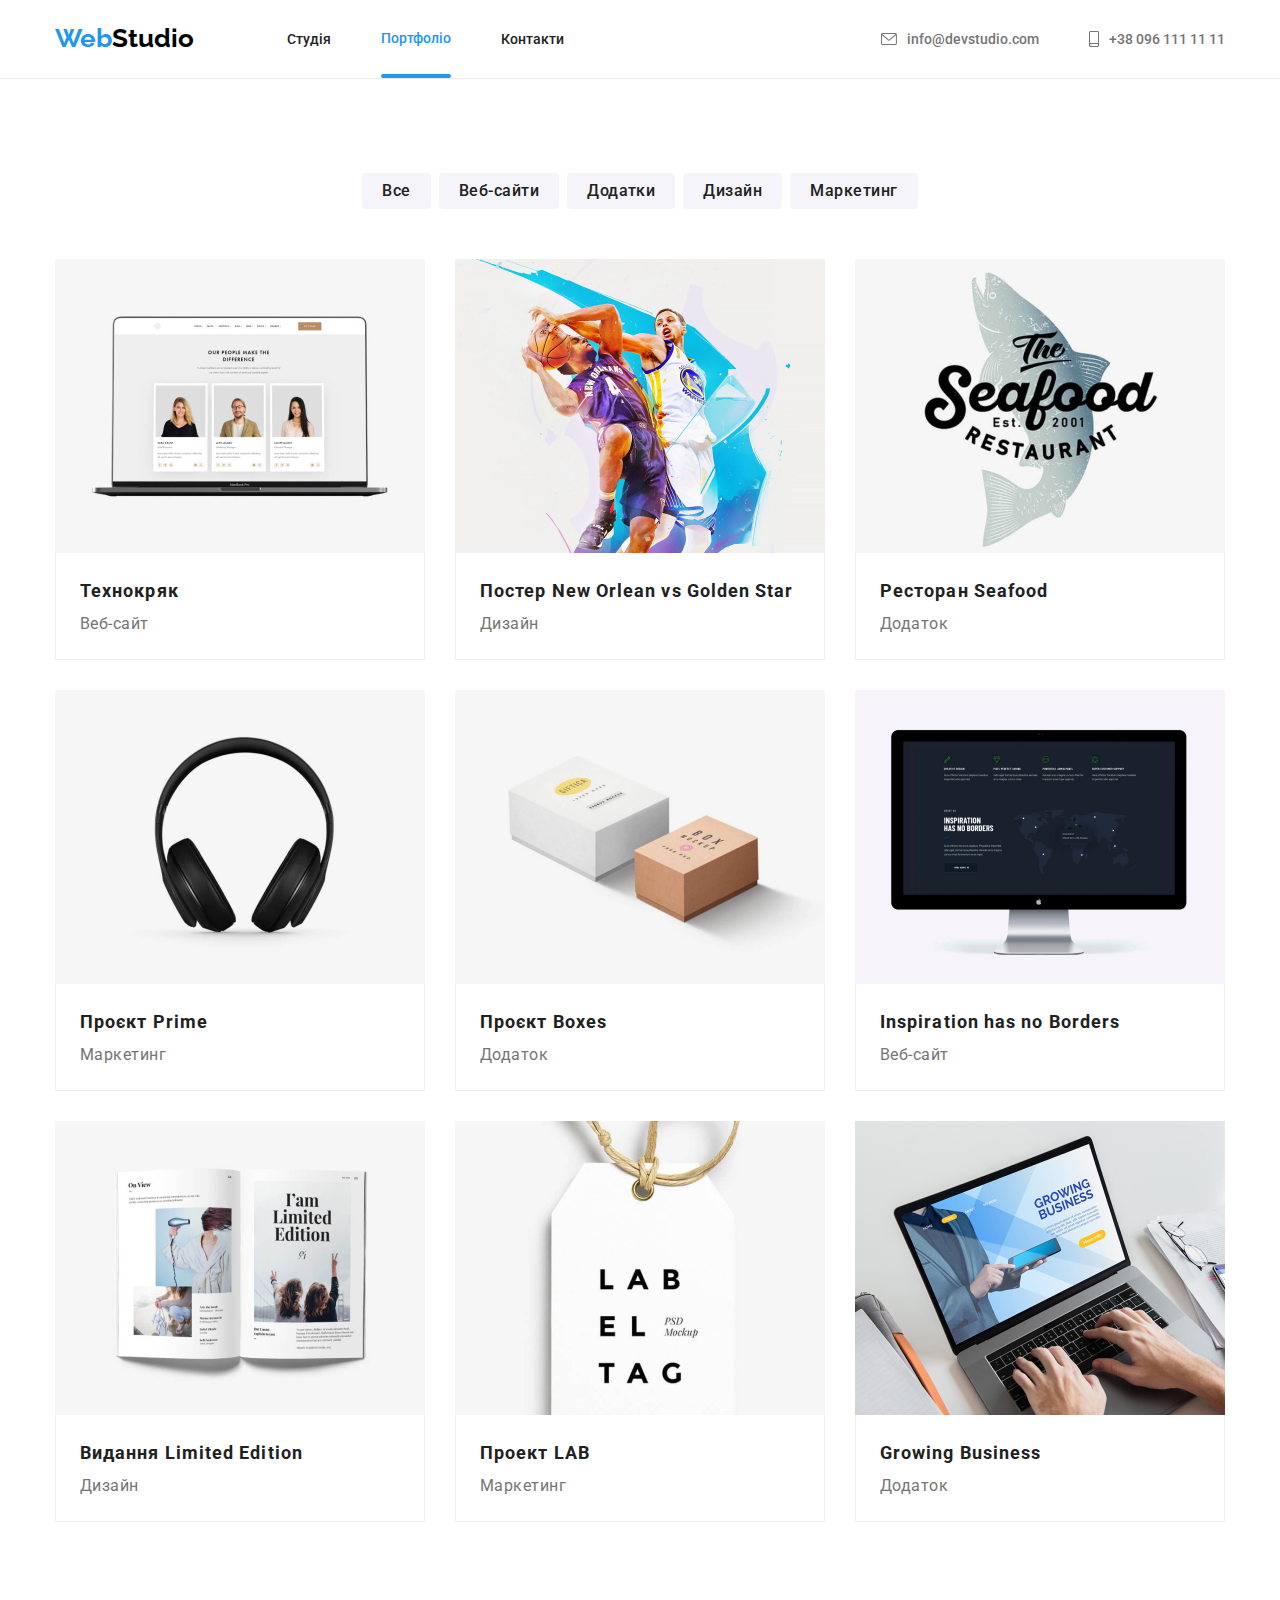
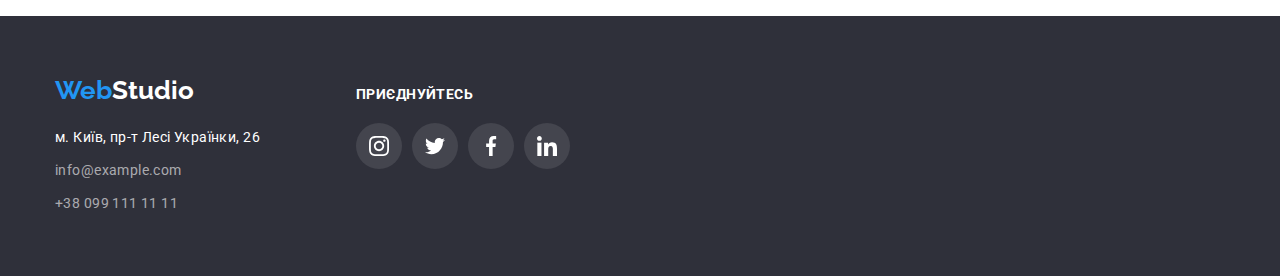
==== commit 59f8922e: "creat hw5" ====
--- a/portfolio.html
+++ b/portfolio.html
@@ -91,7 +91,10 @@
          <ul class="list-projects">
             <li class="item-projects">
                <a href="" class="link-projects">
-                     <img src="./images/technocrack.jpg" alt="technocrack" width="370" class="image" />
+                     <div class="list-img-wrapper">
+                        <img src="./images/technocrack.jpg" alt="technocrack" width="370" class="image" />
+                        <p class="overlay">Ресурс пропонує комплексні пропозиції з різним рівнем функціоналу та сервісів. Все це дозволить відвідувачу отримати вичерпні відомості про компанію чи приватну особу.</p>
+                     </div>
                      <div class="kind-business">
                         <h2 class="title-project description">Технокряк</h2>
                         <p class="kind description">Веб-сайт</p>
@@ -100,7 +103,10 @@
             </li>
             <li class="item-projects">
                <a href="" class="link-projects">
-                     <img src="./images/poster.jpg" alt="poster" width="370" class="image" />
+                     <div class="list-img-wrapper">
+                        <img src="./images/poster.jpg" alt="poster" width="370" class="image" />
+                        <p class="overlay">Ресурс пропонує комплексні пропозиції з різним рівнем функціоналу та сервісів. Все це дозволить відвідувачу отримати вичерпні відомості про компанію чи приватну особу.</p>
+                     </div>
                      <div class="kind-business">
                         <h2 class="title-project description">
                            Постер New Orlean vs Golden Star
@@ -111,7 +117,10 @@
             </li>
             <li class="item-projects">
                <a href="" class="link-projects">
-                     <img src="./images/seafood.jpg" alt="seafood" width="370" class="image" />
+                     <div class="list-img-wrapper">
+                           <img src="./images/seafood.jpg" alt="seafood" width="370" class="image" />
+                           <p class="overlay">Ресурс пропонує комплексні пропозиції з різним рівнем функціоналу та сервісів. Все це дозволить відвідувачу отримати вичерпні відомості про компанію чи приватну особу.</p>
+                     </div>
                      <div class="kind-business">
                         <h2 class="title-project description">Ресторан Seafood</h2>
                         <p class="kind description">Додаток</p>
@@ -121,7 +130,10 @@
          
             <li class="item-projects">
                <a href="" class="link-projects">
-                     <img src="./images/prime.jpg" alt="prime" width="370" class="image" />
+                     <div class="list-img-wrapper">
+                        <img src="./images/prime.jpg" alt="prime" width="370" class="image" />
+                        <p class="overlay">Ресурс пропонує комплексні пропозиції з різним рівнем функціоналу та сервісів. Все це дозволить відвідувачу отримати вичерпні відомості про компанію чи приватну особу.</p>
+                     </div>
                      <div class="kind-business">
                         <h2 class="title-project description">Проєкт Prime</h2>
                         <p class="kind description">Маркетинг</p>
@@ -130,7 +142,10 @@
             </li>
             <li class="item-projects">
                <a href="" class="link-projects">
-                  <img src="./images/boxes.jpg" alt="boxes" width="370" class="image" />
+                 <div class="list-img-wrapper">
+                     <img src="./images/boxes.jpg" alt="boxes" width="370" class="image" />
+                     <p class="overlay">Ресурс пропонує комплексні пропозиції з різним рівнем функціоналу та сервісів. Все це дозволить відвідувачу отримати вичерпні відомості про компанію чи приватну особу.</p>
+                 </div>
                   <div class="kind-business">
                      <h2 class="title-project description">Проєкт Boxes</h2>
                      <p class="kind description">Додаток</p>
@@ -139,7 +154,10 @@
             </li>
             <li class="item-projects">
                <a href="" class="link-projects">
-                     <img src="./images/borders.jpg" alt="borders" width="370" class="image" />
+                     <div class="list-img-wrapper">
+                           <img src="./images/borders.jpg" alt="borders" width="370" class="image" />
+                           <p class="overlay">Ресурс пропонує комплексні пропозиції з різним рівнем функціоналу та сервісів. Все це дозволить відвідувачу отримати вичерпні відомості про компанію чи приватну особу.</p>
+                     </div>
                      <div class="kind-business">
                         <h2 class="title-project description">Inspiration has no Borders</h2>
                         <p class="kind description">Веб-сайт</p>
@@ -149,7 +167,10 @@
          
             <li class="item-projects">
                <a href="" class="link-projects">
-                     <img src="./images/publishing.jpg" alt="publishing" width="370" class="image" />
+                     <div class="list-img-wrapper">
+                        <img src="./images/publishing.jpg" alt="publishing" width="370" class="image" />
+                        <p class="overlay">Ресурс пропонує комплексні пропозиції з різним рівнем функціоналу та сервісів. Все це дозволить відвідувачу отримати вичерпні відомості про компанію чи приватну особу.</p>
+                     </div>
                      <div class="kind-business">
                         <h2 class="title-project description">Видання Limited Edition</h2>
                         <p class="kind description">Дизайн</p>
@@ -158,7 +179,10 @@
             </li>
             <li class="item-projects">
                <a href="" class="link-projects">
-                     <img src="./images/lab.jpg" alt="lab" width="370" class="image" />
+                     <div class="list-img-wrapper">
+                        <img src="./images/lab.jpg" alt="lab" width="370" class="image" />
+                        <p class="overlay">Ресурс пропонує комплексні пропозиції з різним рівнем функціоналу та сервісів. Все це дозволить відвідувачу отримати вичерпні відомості про компанію чи приватну особу.</p>
+                     </div>
                      <div class="kind-business">
                         <h2 class="title-project description">Проект LAB</h2>
                         <p class="kind description">Маркетинг</p>
@@ -167,7 +191,10 @@
             </li>
             <li class="item-projects">
                <a href="" class="link-projects">
-                     <img src="./images/growing.jpg" alt="growing" width="370" class="image" />
+                     <div class="list-img-wrapper">
+                           <img src="./images/growing.jpg" alt="growing" width="370" class="image" />
+                           <p class="overlay">Ресурс пропонує комплексні пропозиції з різним рівнем функціоналу та сервісів. Все це дозволить відвідувачу отримати вичерпні відомості про компанію чи приватну особу.</p>
+                     </div>
                      <div class="kind-business">
                         <h2 class="title-project description">Growing Business</h2>
                         <p class="kind description">Додаток</p>
--- a/css/styles.css
+++ b/css/styles.css
@@ -18,6 +18,9 @@
 li{
     list-style: none;
 }
+button{
+    cursor: pointer;
+}
 .body {
     font-family: var(--primary-font);
     color:var(--primary-color);
@@ -98,12 +101,13 @@
 
 
 .link{
+    position: relative;
     text-decoration: none;
     font-family: var(--primary-font);
     font-size: 14px;
     font-weight: var(--medium-font);
     color: var(--primary-color);
-    
+    transition: color 250ms cubic-bezier(0.4, 0, 0.2, 1);
 }
    .link:hover,
    .link:focus{
@@ -118,6 +122,7 @@
     font-weight: var(--medium-font);
     color: var(--secondery-color);
     text-decoration: none;
+    transition: color 250ms cubic-bezier(0.4, 0, 0.2, 1), fill 250ms cubic-bezier(0.4, 0, 0.2, 1);
 }
 
 .icon {
@@ -346,6 +351,11 @@
     justify-content: center;
     
 }
+
+.item-social-page:not(:last-child){
+    margin-right: 10px;
+}
+
 .link-social-page {
     display: flex;
     align-items: center;
@@ -356,7 +366,7 @@
     background-color: #FFFFFF;
     border: 1px solid #fff;
     border-radius: 50% 50%;
-
+    transition: background-color 250ms cubic-bezier(0.4, 0, 0.2, 1), color 250ms cubic-bezier(0.4, 0, 0.2, 1);
 }
 
 .icon-social-page{
@@ -409,7 +419,7 @@
     color: #AFB1B8;
     border: 1px solid #AFB1B8;
     border-radius: 4px;
-    
+    transition: border 250ms cubic-bezier(0.4, 0, 0.2, 1), color 250ms cubic-bezier(0.4, 0, 0.2, 1);
 }
 
 .clients-logo{
@@ -524,6 +534,7 @@
     background-color: rgba(255, 255, 255, 0.1);
     border: 1px solid transparent;
     border-radius: 50% 50%;
+    transition: background-color 250ms cubic-bezier(0.4, 0, 0.2, 1);
 }
 .item-social-footer:not(:last-child) {
     margin-right: 10px;
@@ -537,8 +548,61 @@
     fill:#ffffff;
 }
 
-
-
+.backdrop {
+    position: fixed;
+    top: 0;
+    left: 0;
+    width: 100%;
+    height: 100%;
+    background: rgba(0, 0, 0, 0.2);
+    z-index: 100;
+    transition: opacity 1000ms linear; 
+}
+.backdrop.is-hidden{
+    visibility: hidden;
+    opacity: 0;
+    pointer-events: none;
+    
+}
+
+.modal{
+    position: absolute;
+    top: 50%;
+    left: 50%;
+    transform: translate(-50%, -50%);
+    width: 528px;
+    height: 581px;
+    background-color: #FFFFFF;
+}
+
+.btn-modal{
+    position: absolute;
+    top: 8px;
+    right: 8px;
+    display: flex;
+    justify-content: center;
+    align-items: center;
+    width: 30px;
+    height: 30px;
+    background-color: transparent;
+    border: 1px solid rgba(0, 0, 0, 0.1);
+    border-radius: 50%;
+    padding: 0;
+    transition: border-color 250ms cubic-bezier(0.4, 0, 0.2, 1);
+    
+}
+.icon-btn-modal{
+    transition: fill 250ms cubic-bezier(0.4, 0, 0.2, 1);
+}
+.btn-modal:hover,
+.btn-modal:focus{
+    border: 1px solid var(--accent-color);
+    
+}
+.btn-modal:hover .icon-btn-modal,
+.btn-modal:focus .icon-btn-modal{
+    fill: var(--accent-color);
+}
 /*Portfolio*/
 
 .projects{
@@ -575,6 +639,7 @@
     border: none;
     border-radius: 4px;
     padding: 5px 20px 5px 20px;
+    transition: background-color 250ms cubic-bezier(0.4, 0, 0.2, 1), color 250ms cubic-bezier(0.4, 0, 0.2, 1),box-shadow 250ms cubic-bezier(0.4, 0, 0.2, 1);
     
 }
 .internal:hover{
@@ -604,6 +669,7 @@
  .link-projects{
     display: block;
     text-decoration: none;
+    transition: box-shadow 250ms cubic-bezier(0.4, 0, 0.2, 1);
 } 
 .link-projects:hover,
 .link-projects:focus{
@@ -643,6 +709,47 @@
     margin: 0;
     
 }
+.list-img-wrapper{
+position: relative;
+overflow: hidden;
+}
+.overlay{
+position: absolute;
+left: 0;
+top: 0;
+height: 100%;
+width: 100%;
+margin: 0;
+padding: 63px 24px;
+transform: translate(0%, 100%);
+transition: transform 500ms linear;
+overflow: auto;
+font-family: var(--primary-font);
+font-size: var(--normal-font);
+font-size: 18px;
+line-height: 1.56;
+letter-spacing: 0.03em;
+color: #FFFFFF;
+background-color: rgba(33, 150, 243, 0.9);;
+}
+.item-projects:hover .overlay,
+.item-projects:focus .overlay{
+transform: translate(0, 0);
+
+}
 .current {
+    display: block;
     color: var(--accent-color);
-}+}
+ .current::after{
+    content: "";
+    display: block;
+    width: 100%;
+    height: 4px;
+    background-color: #2196F3;
+    border-radius: 2px;
+    position: absolute;
+    left: 0;
+    bottom: -200%;
+    
+}   
